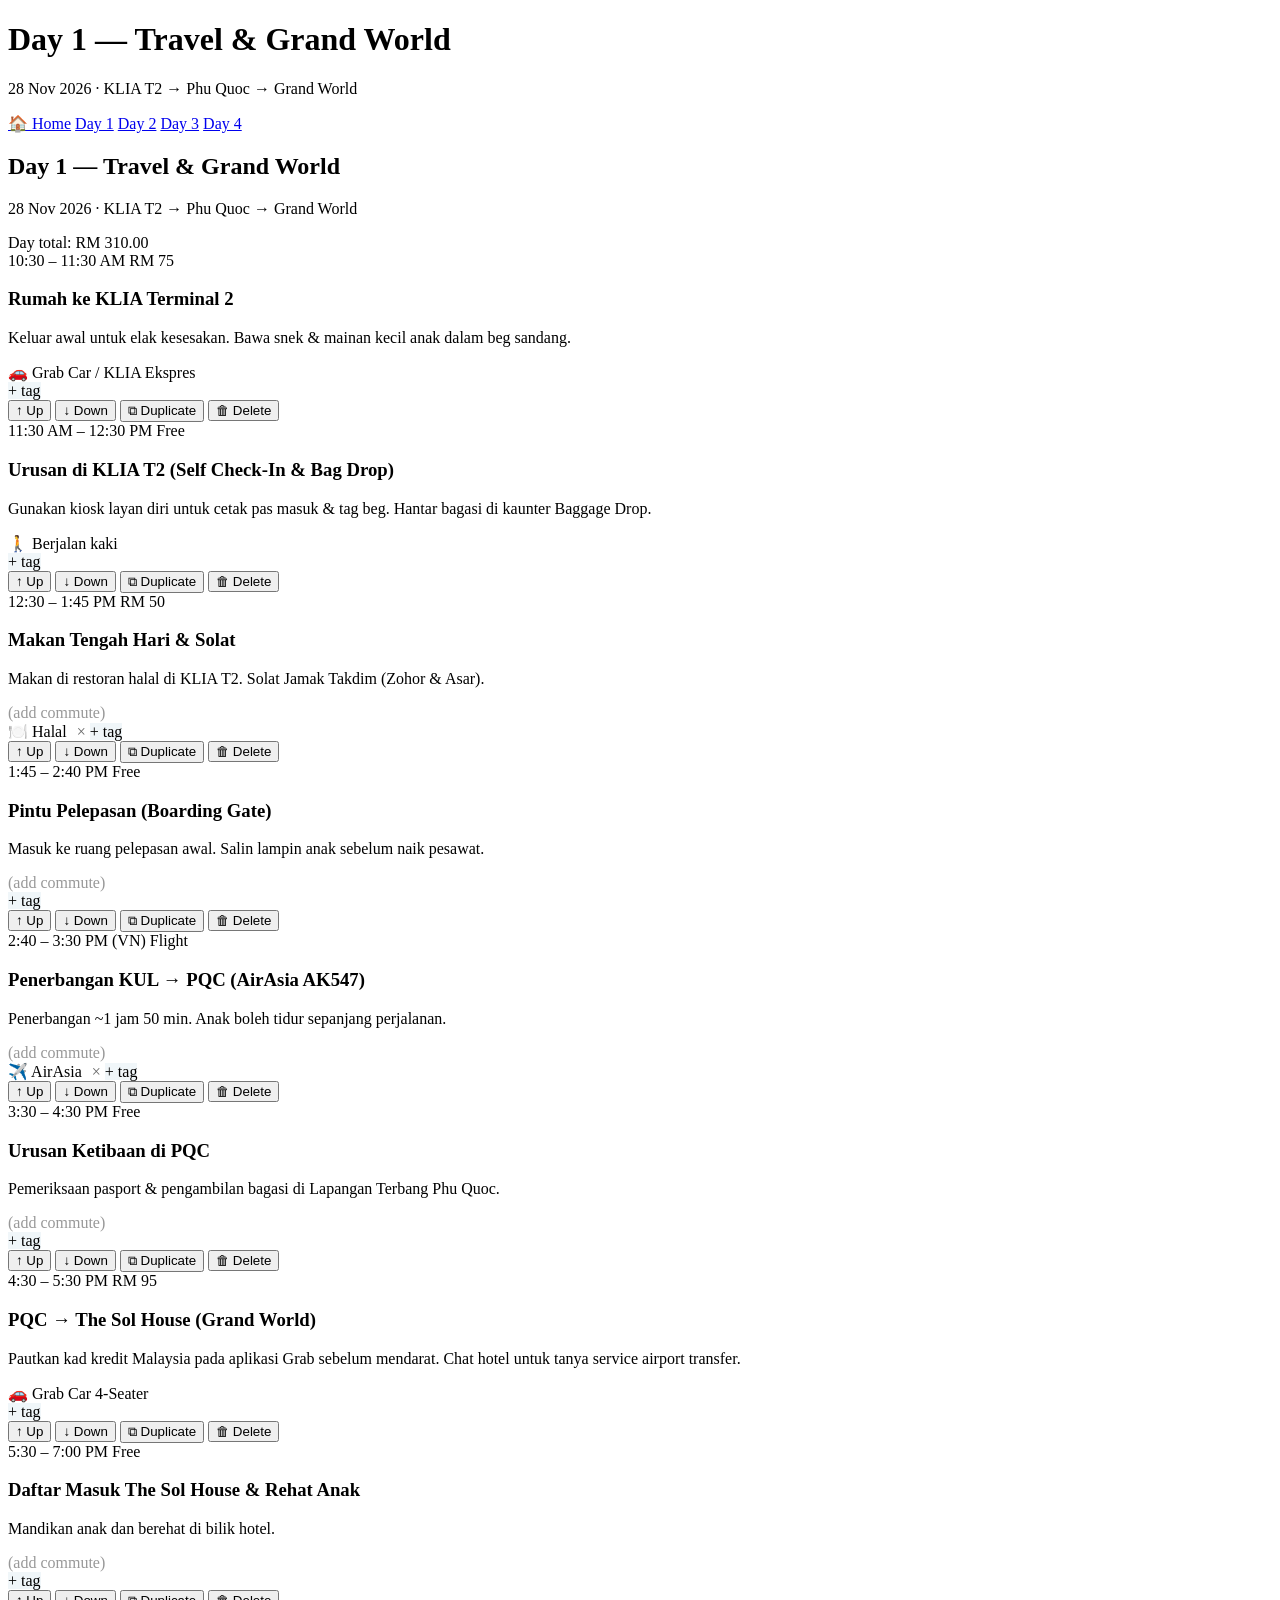
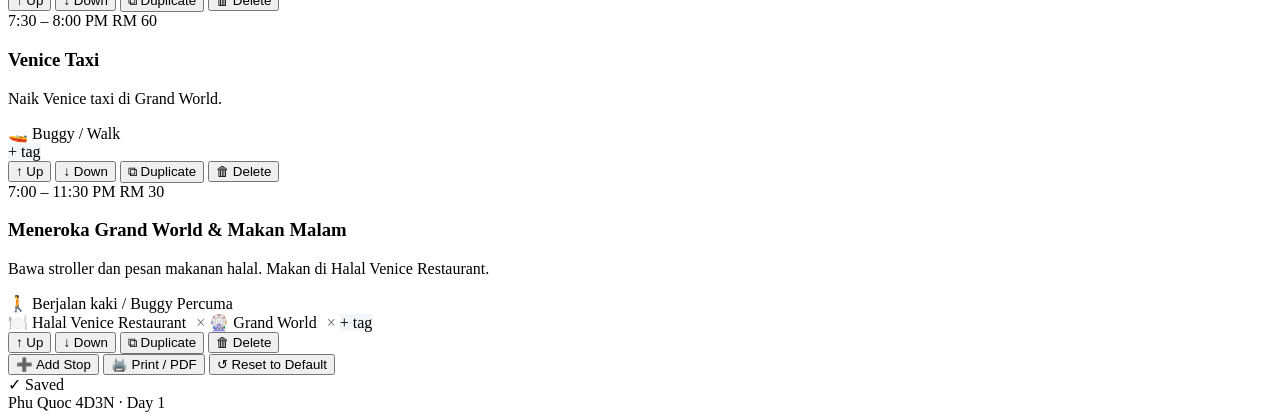
==== day1.html @ bb72f1ff "Create day1.html" ====
<!DOCTYPE html>
<html lang="en">
<head>
<meta charset="UTF-8">
<meta name="viewport" content="width=device-width, initial-scale=1.0">
<title>Day 1 · Travel &amp; Grand World</title>
<link rel="stylesheet" href="styles.css">
</head>
<body data-day="day1">

<header>
  <h1>Day 1 — Travel &amp; Grand World</h1>
  <p>28 Nov 2026 · KLIA T2 → Phu Quoc → Grand World</p>
</header>

<nav class="day-nav">
  <a href="index.html">🏠 Home</a>
  <a href="day1.html" class="active">Day 1</a>
  <a href="day2.html">Day 2</a>
  <a href="day3.html">Day 3</a>
  <a href="day4.html">Day 4</a>
</nav>

<div class="container">
  <h2 class="day-title">Day 1 — Travel &amp; Grand World</h2>
  <p class="day-subtitle">28 Nov 2026 · KLIA T2 → Phu Quoc → Grand World</p>
  <span class="day-budget" id="day-budget">Day 1 total: RM 310</span>

  <div class="timeline" id="timeline">
    <!-- Stops injected by JS from default data -->
  </div>

  <div class="action-bar">
    <button class="btn btn-add" onclick="addStop()">➕ Add Stop</button>
    <button class="btn btn-print" onclick="window.print()">🖨️ Print / PDF</button>
    <button class="btn btn-reset" onclick="resetDay()">↺ Reset to Default</button>
  </div>
</div>

<div class="save-status" id="saveStatus">✓ Saved</div>

<footer>Phu Quoc 4D3N · Day 1</footer>

<script>
const STORAGE_KEY = 'pq_day1_v1';

const DEFAULT_STOPS = [
  {time:"10:30 – 11:30 AM", cost:"RM 75", title:"Rumah ke KLIA Terminal 2",
   desc:"Keluar awal untuk elak kesesakan. Bawa snek & mainan kecil anak dalam beg sandang.",
   commute:"🚗 Grab Car / KLIA Ekspres", tags:[]},
  {time:"11:30 AM – 12:30 PM", cost:"Free", title:"Urusan di KLIA T2 (Self Check-In & Bag Drop)",
   desc:"Gunakan kiosk layan diri untuk cetak pas masuk & tag beg. Hantar bagasi di kaunter Baggage Drop.",
   commute:"🚶 Berjalan kaki", tags:[]},
  {time:"12:30 – 1:45 PM", cost:"RM 50", title:"Makan Tengah Hari & Solat",
   desc:"Makan di restoran halal di KLIA T2. Solat Jamak Takdim (Zohor & Asar).",
   commute:"", tags:[{text:"🍽️ Halal", cls:"food"}]},
  {time:"1:45 – 2:40 PM", cost:"Free", title:"Pintu Pelepasan (Boarding Gate)",
   desc:"Masuk ke ruang pelepasan awal. Salin lampin anak sebelum naik pesawat.",
   commute:"", tags:[]},
  {time:"2:40 – 3:30 PM (VN)", cost:"Flight", title:"Penerbangan KUL → PQC (AirAsia AK547)",
   desc:"Penerbangan ~1 jam 50 min. Anak boleh tidur sepanjang perjalanan.",
   commute:"", tags:[{text:"✈️ AirAsia", cls:"transport"}]},
  {time:"3:30 – 4:30 PM", cost:"Free", title:"Urusan Ketibaan di PQC",
   desc:"Pemeriksaan pasport & pengambilan bagasi di Lapangan Terbang Phu Quoc.",
   commute:"", tags:[]},
  {time:"4:30 – 5:30 PM", cost:"RM 95", title:"PQC → The Sol House (Grand World)",
   desc:"Pautkan kad kredit Malaysia pada aplikasi Grab sebelum mendarat. Chat hotel untuk tanya service airport transfer.",
   commute:"🚗 Grab Car 4-Seater", tags:[]},
  {time:"5:30 – 7:00 PM", cost:"Free", title:"Daftar Masuk The Sol House & Rehat Anak",
   desc:"Mandikan anak dan berehat di bilik hotel.", commute:"", tags:[]},
  {time:"7:30 – 8:00 PM", cost:"RM 60", title:"Venice Taxi",
   desc:"Naik Venice taxi di Grand World.", commute:"🚤 Buggy / Walk", tags:[]},
  {time:"7:00 – 11:30 PM", cost:"RM 30", title:"Meneroka Grand World & Makan Malam",
   desc:"Bawa stroller dan pesan makanan halal. Makan di Halal Venice Restaurant.",
   commute:"🚶 Berjalan kaki / Buggy Percuma",
   tags:[{text:"🍽️ Halal Venice Restaurant", cls:"food"},{text:"🎡 Grand World", cls:""}]}
];

let stops = [];
let saveTimer;

function loadStops(){
  try{
    const saved = localStorage.getItem(STORAGE_KEY);
    stops = saved ? JSON.parse(saved) : JSON.parse(JSON.stringify(DEFAULT_STOPS));
  }catch(e){ stops = JSON.parse(JSON.stringify(DEFAULT_STOPS)); }
  render();
}

function saveStops(showToast=true){
  clearTimeout(saveTimer);
  saveTimer = setTimeout(()=>{
    localStorage.setItem(STORAGE_KEY, JSON.stringify(stops));
    if(showToast) showSaveStatus();
  }, 400);
}

function showSaveStatus(){
  const el = document.getElementById('saveStatus');
  el.classList.add('show');
  setTimeout(()=>el.classList.remove('show'), 1200);
}

function escapeHtml(s){
  return String(s).replace(/[&<>"']/g, c => ({'&':'&amp;','<':'&lt;','>':'&gt;','"':'&quot;',"'":'&#39;'}[c]));
}

function render(){
  const tl = document.getElementById('timeline');
  tl.innerHTML = stops.map((s,i)=>`
    <div class="stop" data-idx="${i}">
      <div class="stop-head">
        <span class="stop-time" contenteditable="true" data-field="time" data-idx="${i}">${escapeHtml(s.time)}</span>
        <span class="stop-cost" contenteditable="true" data-field="cost" data-idx="${i}">${escapeHtml(s.cost)}</span>
      </div>
      <h3 contenteditable="true" data-field="title" data-idx="${i}">${escapeHtml(s.title)}</h3>
      <p contenteditable="true" data-field="desc" data-idx="${i}">${escapeHtml(s.desc)}</p>
      ${s.commute ? `<div class="commute" contenteditable="true" data-field="commute" data-idx="${i}">${escapeHtml(s.commute)}</div>` : `<div class="commute" contenteditable="true" data-field="commute" data-idx="${i}" style="opacity:.4">(add commute)</div>`}
      <div class="tags">
        ${s.tags.map((t,j)=>`<span class="tag ${t.cls}">${escapeHtml(t.text)}
          <span style="cursor:pointer;margin-left:6px;opacity:.6" onclick="removeTag(${i},${j})">×</span>
        </span>`).join('')}
        <span class="tag" style="cursor:pointer;background:#f0f6f9;color:var(--muted)" onclick="addTag(${i})">+ tag</span>
      </div>
      <div class="stop-tools">
        <button class="tool-btn" onclick="moveStop(${i},-1)">↑ Up</button>
        <button class="tool-btn" onclick="moveStop(${i},1)">↓ Down</button>
        <button class="tool-btn" onclick="duplicateStop(${i})">⧉ Duplicate</button>
        <button class="tool-btn del" onclick="deleteStop(${i})">🗑 Delete</button>
      </div>
    </div>
  `).join('');

  // attach input listeners
  tl.querySelectorAll('[contenteditable]').forEach(el=>{
    el.addEventListener('input', e=>{
      const idx = +el.dataset.idx;
      const field = el.dataset.field;
      stops[idx][field] = el.innerText;
      saveStops();
    });
  });

  updateBudget();
}

function updateBudget(){
  // Simple sum of RM costs, ignoring "Free"/"Flight"/"Included"
  let total = 0;
  stops.forEach(s=>{
    const m = String(s.cost).match(/(\d+(?:\.\d+)?)/);
    if(m) total += parseFloat(m[1]);
  });
  document.getElementById('day-budget').innerText = 'Day total: RM ' + total.toFixed(2);
}

function addStop(){
  stops.push({time:"New time", cost:"RM 0", title:"New stop", desc:"Description…", commute:"", tags:[]});
  saveStops(); render();
  // scroll to new stop
  setTimeout(()=>{
    const last = document.querySelector('.stop:last-child');
    if(last){ last.scrollIntoView({behavior:'smooth',block:'center'}); }
  },50);
}

function deleteStop(i){
  if(!confirm('Delete this stop?')) return;
  stops.splice(i,1); saveStops(); render();
}

function duplicateStop(i){
  stops.splice(i+1,0, JSON.parse(JSON.stringify(stops[i])));
  saveStops(); render();
}

function moveStop(i,dir){
  const ni = i+dir;
  if(ni<0 || ni>=stops.length) return;
  [stops[i],stops[ni]] = [stops[ni],stops[i]];
  saveStops(); render();
}

function addTag(i){
  const text = prompt('Tag text (e.g. 🍽️ Halal, 🎡 Fun):');
  if(!text) return;
  const cls = prompt('Tag type: food / activity / transport / (blank for default)') || '';
  stops[i].tags.push({text, cls: ['food','activity','transport'].includes(cls)?cls:''});
  saveStops(); render();
}

function removeTag(i,j){
  stops[i].tags.splice(j,1); saveStops(); render();
}

function resetDay(){
  if(!confirm('Reset Day 1 to default content? Your edits will be lost.')) return;
  localStorage.removeItem(STORAGE_KEY);
  loadStops();
}

loadStops();
</script>
</body>
</html>
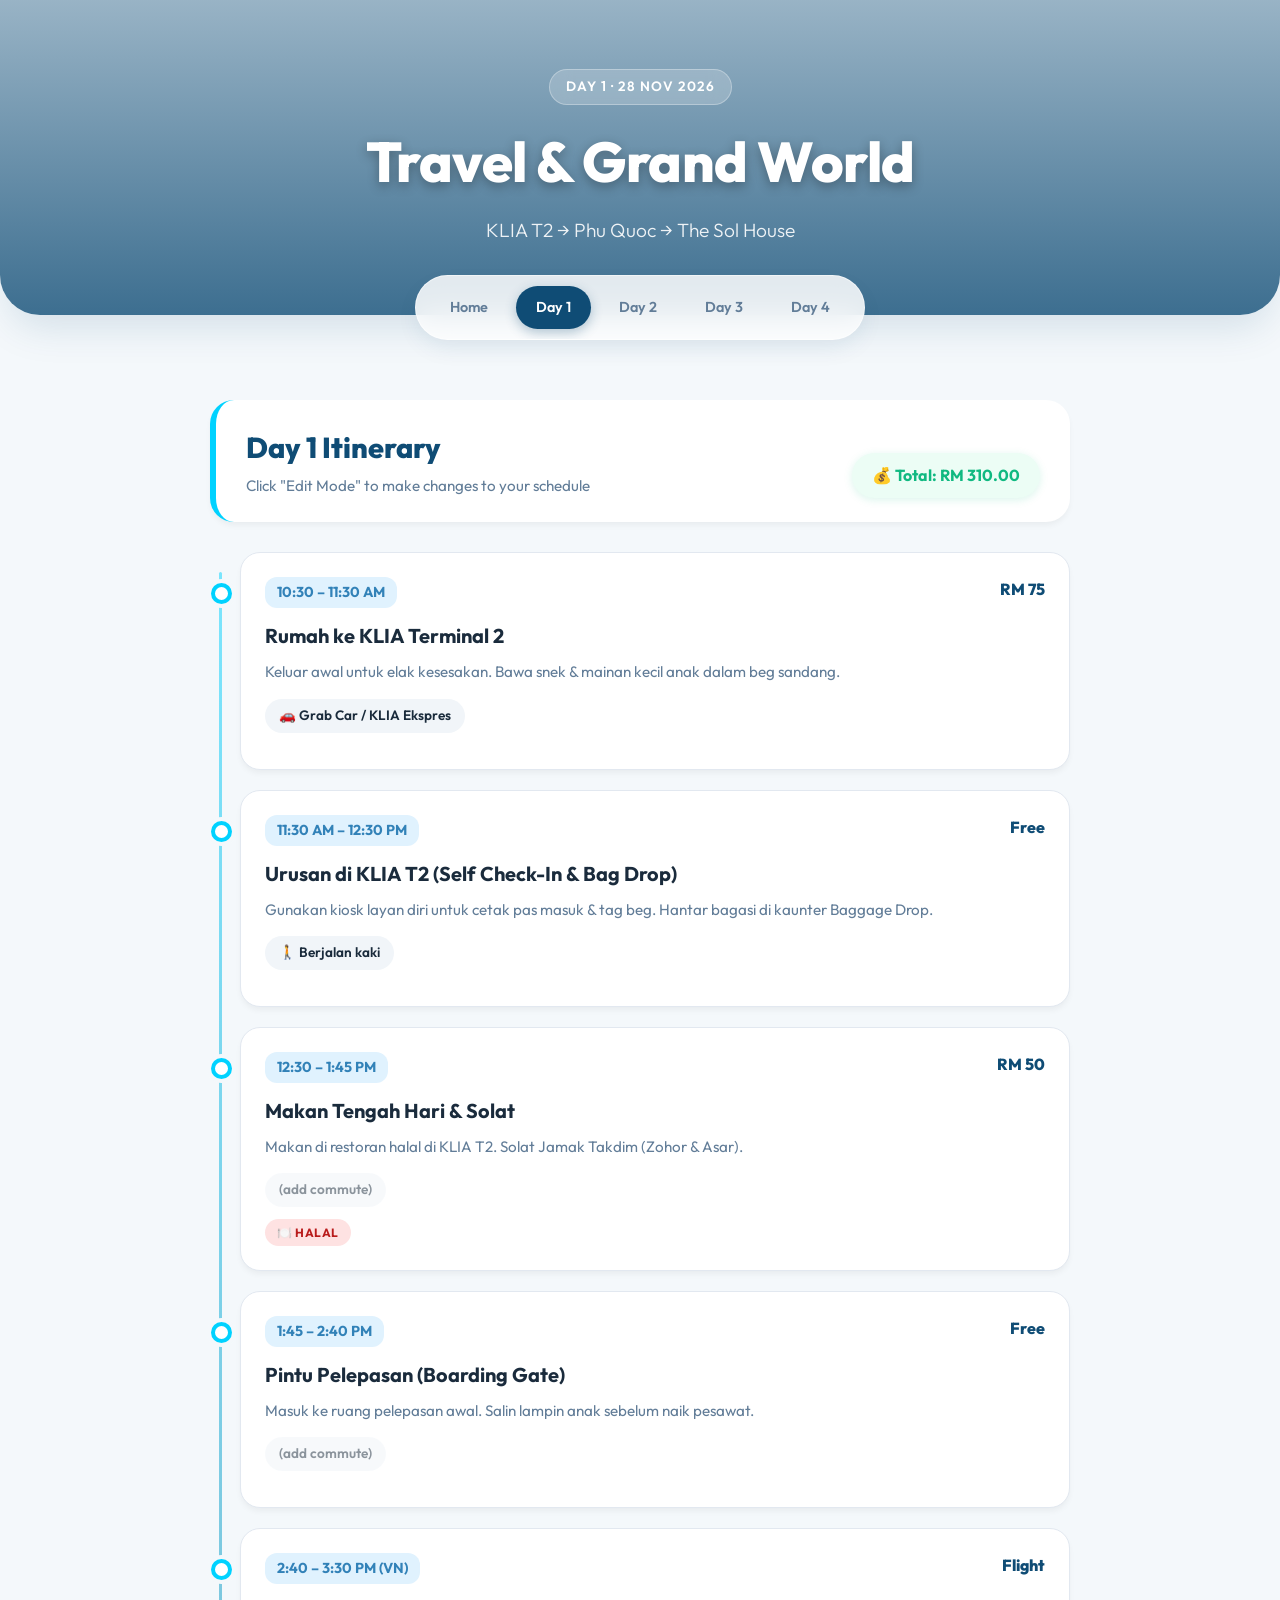
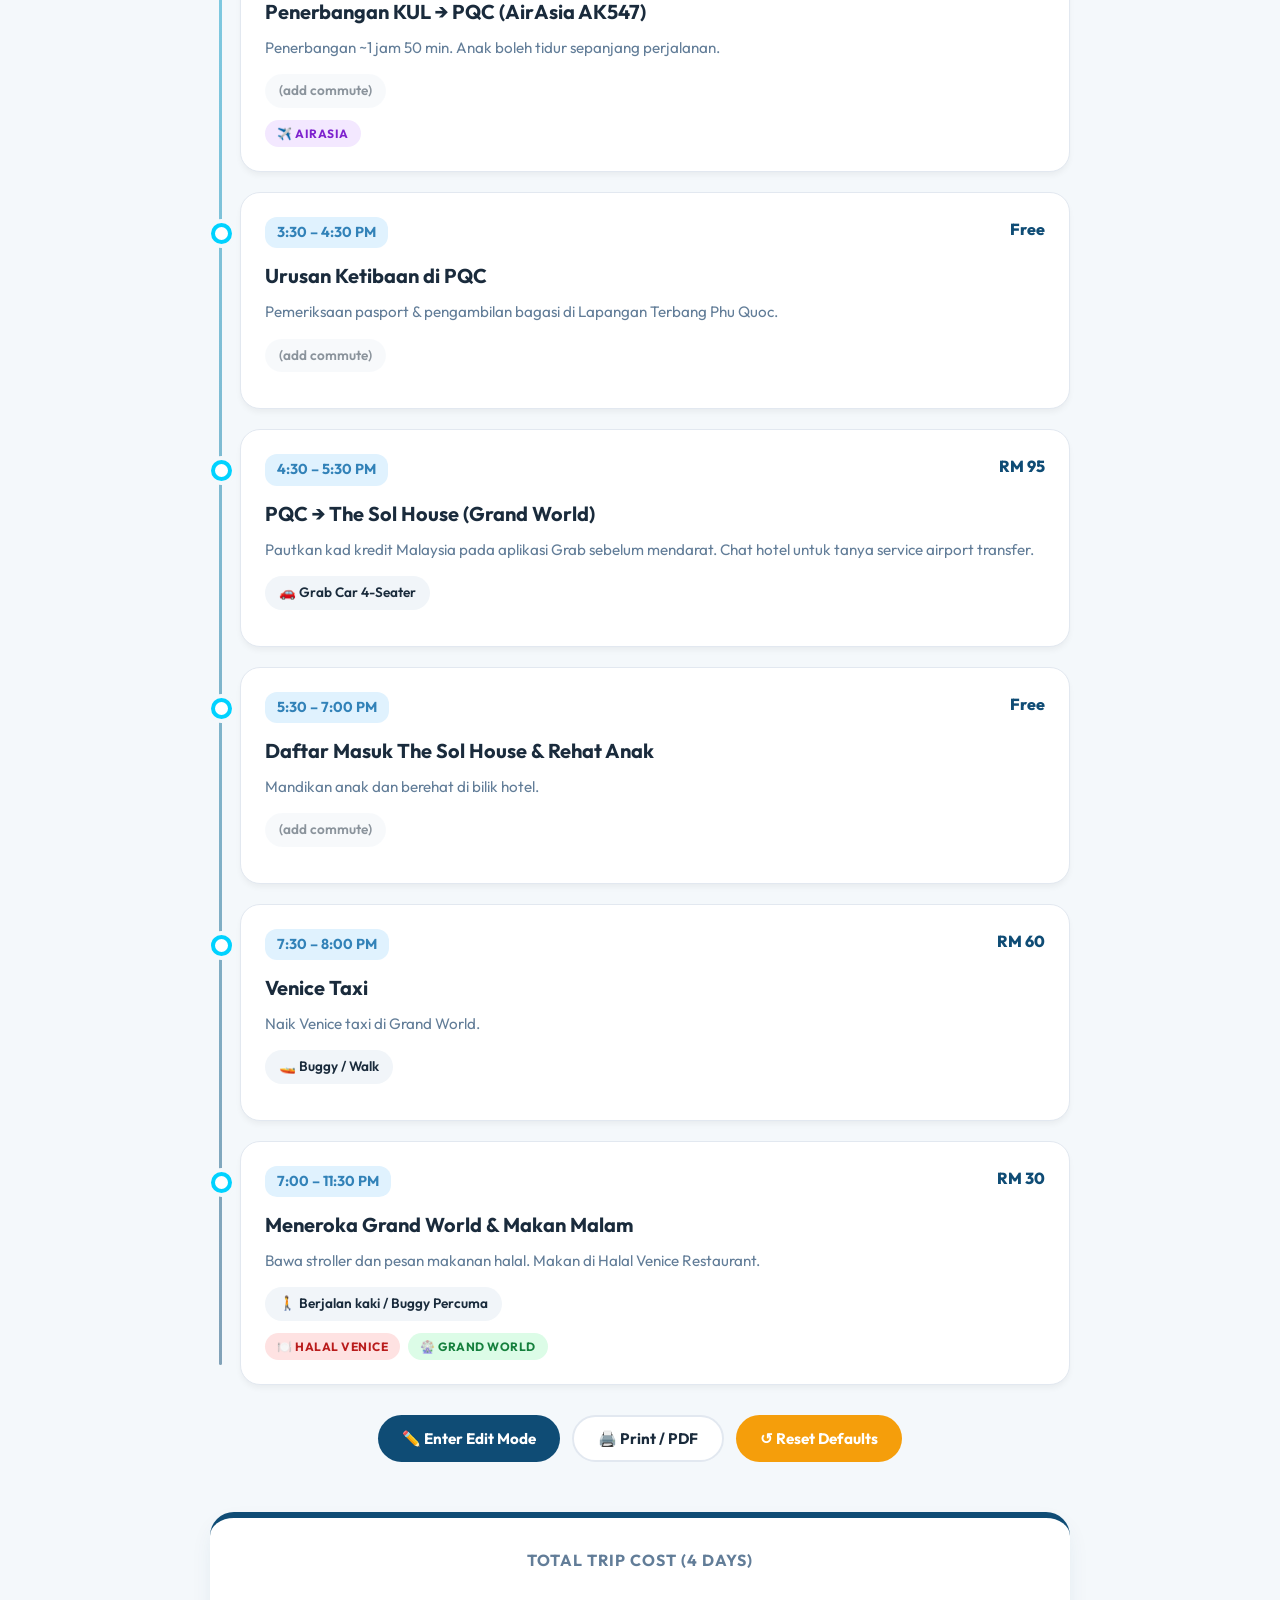
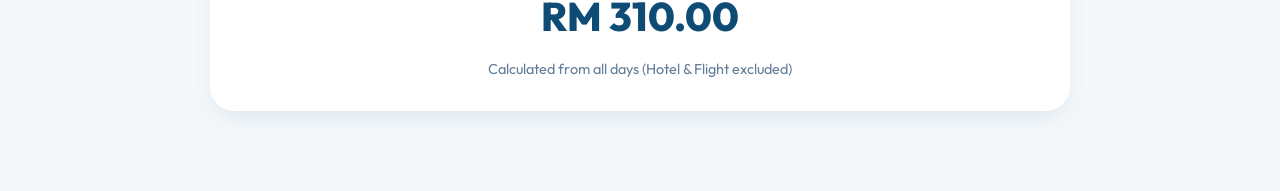
==== commit b70d5422: "Update day1.html" ====
--- a/day1.html
+++ b/day1.html
@@ -3,203 +3,216 @@
 <head>
 <meta charset="UTF-8">
 <meta name="viewport" content="width=device-width, initial-scale=1.0">
-<title>Day 1 · Travel &amp; Grand World</title>
-<link rel="stylesheet" href="styles.css">
+<title>Day 1 · Travel & Grand World</title>
+<link rel="stylesheet" href="style.css">
+<style>
+  .hero { background-image: url('https://images.unsplash.com/photo-1559592413-7cec4d0cae2b?q=80&w=2000&auto=format&fit=crop'); }
+</style>
 </head>
-<body data-day="day1">
-
-<header>
-  <h1>Day 1 — Travel &amp; Grand World</h1>
-  <p>28 Nov 2026 · KLIA T2 → Phu Quoc → Grand World</p>
-</header>
-
-<nav class="day-nav">
-  <a href="index.html">🏠 Home</a>
-  <a href="day1.html" class="active">Day 1</a>
-  <a href="day2.html">Day 2</a>
-  <a href="day3.html">Day 3</a>
-  <a href="day4.html">Day 4</a>
+<body>
+
+<div class="hero">
+  <div class="hero-content">
+    <span class="hero-badge">Day 1 · 28 Nov 2026</span>
+    <h1>Travel & Grand World</h1>
+    <p>KLIA T2 → Phu Quoc → The Sol House</p>
+  </div>
+</div>
+
+<nav class="nav-container">
+  <div class="nav-bar">
+    <a href="index.html">Home</a>
+    <a href="day1.html" class="active">Day 1</a>
+    <a href="day2.html">Day 2</a>
+    <a href="day3.html">Day 3</a>
+    <a href="day4.html">Day 4</a>
+  </div>
 </nav>
 
 <div class="container">
-  <h2 class="day-title">Day 1 — Travel &amp; Grand World</h2>
-  <p class="day-subtitle">28 Nov 2026 · KLIA T2 → Phu Quoc → Grand World</p>
-  <span class="day-budget" id="day-budget">Day 1 total: RM 310</span>
-
-  <div class="timeline" id="timeline">
-    <!-- Stops injected by JS from default data -->
-  </div>
+  <div class="page-header">
+    <div class="page-title">
+      <h2>Day 1 Itinerary</h2>
+      <p>Click "Edit Mode" to make changes to your schedule</p>
+    </div>
+    <div class="budget-pill" id="dayBudget">💰 Total: RM 0.00</div>
+  </div>
+
+  <div class="timeline" id="timeline"></div>
 
   <div class="action-bar">
-    <button class="btn btn-add" onclick="addStop()">➕ Add Stop</button>
-    <button class="btn btn-print" onclick="window.print()">🖨️ Print / PDF</button>
-    <button class="btn btn-reset" onclick="resetDay()">↺ Reset to Default</button>
+    <button class="btn btn-primary" id="editBtn" onclick="toggleEdit()">✏️ Enter Edit Mode</button>
+    <button class="btn btn-success" onclick="addStop()" id="addBtn" style="display:none;">➕ Add New Stop</button>
+    <button class="btn btn-outline" onclick="window.print()">🖨️ Print / PDF</button>
+    <button class="btn btn-warning" onclick="resetDay()">↺ Reset Defaults</button>
+  </div>
+
+  <div class="global-summary" id="globalSummary">
+    <h3>Total Trip Cost (4 Days)</h3>
+    <div class="total-amount" id="grandTotal">RM 0.00</div>
+    <p>Calculated from all days (Hotel & Flight excluded)</p>
   </div>
 </div>
 
-<div class="save-status" id="saveStatus">✓ Saved</div>
-
-<footer>Phu Quoc 4D3N · Day 1</footer>
+<div class="toast" id="toast">✓ Saved Successfully</div>
 
 <script>
-const STORAGE_KEY = 'pq_day1_v1';
-
+const DAY_ID = 'day1';
 const DEFAULT_STOPS = [
-  {time:"10:30 – 11:30 AM", cost:"RM 75", title:"Rumah ke KLIA Terminal 2",
-   desc:"Keluar awal untuk elak kesesakan. Bawa snek & mainan kecil anak dalam beg sandang.",
-   commute:"🚗 Grab Car / KLIA Ekspres", tags:[]},
-  {time:"11:30 AM – 12:30 PM", cost:"Free", title:"Urusan di KLIA T2 (Self Check-In & Bag Drop)",
-   desc:"Gunakan kiosk layan diri untuk cetak pas masuk & tag beg. Hantar bagasi di kaunter Baggage Drop.",
-   commute:"🚶 Berjalan kaki", tags:[]},
-  {time:"12:30 – 1:45 PM", cost:"RM 50", title:"Makan Tengah Hari & Solat",
-   desc:"Makan di restoran halal di KLIA T2. Solat Jamak Takdim (Zohor & Asar).",
-   commute:"", tags:[{text:"🍽️ Halal", cls:"food"}]},
-  {time:"1:45 – 2:40 PM", cost:"Free", title:"Pintu Pelepasan (Boarding Gate)",
-   desc:"Masuk ke ruang pelepasan awal. Salin lampin anak sebelum naik pesawat.",
-   commute:"", tags:[]},
-  {time:"2:40 – 3:30 PM (VN)", cost:"Flight", title:"Penerbangan KUL → PQC (AirAsia AK547)",
-   desc:"Penerbangan ~1 jam 50 min. Anak boleh tidur sepanjang perjalanan.",
-   commute:"", tags:[{text:"✈️ AirAsia", cls:"transport"}]},
-  {time:"3:30 – 4:30 PM", cost:"Free", title:"Urusan Ketibaan di PQC",
-   desc:"Pemeriksaan pasport & pengambilan bagasi di Lapangan Terbang Phu Quoc.",
-   commute:"", tags:[]},
-  {time:"4:30 – 5:30 PM", cost:"RM 95", title:"PQC → The Sol House (Grand World)",
-   desc:"Pautkan kad kredit Malaysia pada aplikasi Grab sebelum mendarat. Chat hotel untuk tanya service airport transfer.",
-   commute:"🚗 Grab Car 4-Seater", tags:[]},
-  {time:"5:30 – 7:00 PM", cost:"Free", title:"Daftar Masuk The Sol House & Rehat Anak",
-   desc:"Mandikan anak dan berehat di bilik hotel.", commute:"", tags:[]},
-  {time:"7:30 – 8:00 PM", cost:"RM 60", title:"Venice Taxi",
-   desc:"Naik Venice taxi di Grand World.", commute:"🚤 Buggy / Walk", tags:[]},
-  {time:"7:00 – 11:30 PM", cost:"RM 30", title:"Meneroka Grand World & Makan Malam",
-   desc:"Bawa stroller dan pesan makanan halal. Makan di Halal Venice Restaurant.",
-   commute:"🚶 Berjalan kaki / Buggy Percuma",
-   tags:[{text:"🍽️ Halal Venice Restaurant", cls:"food"},{text:"🎡 Grand World", cls:""}]}
+  {time:"10:30 – 11:30 AM", cost:"RM 75", title:"Rumah ke KLIA Terminal 2", desc:"Keluar awal untuk elak kesesakan. Bawa snek & mainan kecil anak dalam beg sandang.", commute:"🚗 Grab Car / KLIA Ekspres", tags:[]},
+  {time:"11:30 AM – 12:30 PM", cost:"Free", title:"Urusan di KLIA T2 (Self Check-In & Bag Drop)", desc:"Gunakan kiosk layan diri untuk cetak pas masuk & tag beg. Hantar bagasi di kaunter Baggage Drop.", commute:"🚶 Berjalan kaki", tags:[]},
+  {time:"12:30 – 1:45 PM", cost:"RM 50", title:"Makan Tengah Hari & Solat", desc:"Makan di restoran halal di KLIA T2. Solat Jamak Takdim (Zohor & Asar).", commute:"", tags:[{text:"🍽️ Halal", cls:"food"}]},
+  {time:"1:45 – 2:40 PM", cost:"Free", title:"Pintu Pelepasan (Boarding Gate)", desc:"Masuk ke ruang pelepasan awal. Salin lampin anak sebelum naik pesawat.", commute:"", tags:[]},
+  {time:"2:40 – 3:30 PM (VN)", cost:"Flight", title:"Penerbangan KUL → PQC (AirAsia AK547)", desc:"Penerbangan ~1 jam 50 min. Anak boleh tidur sepanjang perjalanan.", commute:"", tags:[{text:"✈️ AirAsia", cls:"transport"}]},
+  {time:"3:30 – 4:30 PM", cost:"Free", title:"Urusan Ketibaan di PQC", desc:"Pemeriksaan pasport & pengambilan bagasi di Lapangan Terbang Phu Quoc.", commute:"", tags:[]},
+  {time:"4:30 – 5:30 PM", cost:"RM 95", title:"PQC → The Sol House (Grand World)", desc:"Pautkan kad kredit Malaysia pada aplikasi Grab sebelum mendarat. Chat hotel untuk tanya service airport transfer.", commute:"🚗 Grab Car 4-Seater", tags:[]},
+  {time:"5:30 – 7:00 PM", cost:"Free", title:"Daftar Masuk The Sol House & Rehat Anak", desc:"Mandikan anak dan berehat di bilik hotel.", commute:"", tags:[]},
+  {time:"7:30 – 8:00 PM", cost:"RM 60", title:"Venice Taxi", desc:"Naik Venice taxi di Grand World.", commute:"🚤 Buggy / Walk", tags:[]},
+  {time:"7:00 – 11:30 PM", cost:"RM 30", title:"Meneroka Grand World & Makan Malam", desc:"Bawa stroller dan pesan makanan halal. Makan di Halal Venice Restaurant.", commute:"🚶 Berjalan kaki / Buggy Percuma", tags:[{text:"🍽️ Halal Venice", cls:"food"},{text:"🎡 Grand World", cls:"activity"}]}
 ];
 
+const STORAGE_KEY = 'pq_' + DAY_ID;
 let stops = [];
+let isEditing = false;
 let saveTimer;
 
-function loadStops(){
-  try{
-    const saved = localStorage.getItem(STORAGE_KEY);
-    stops = saved ? JSON.parse(saved) : JSON.parse(JSON.stringify(DEFAULT_STOPS));
-  }catch(e){ stops = JSON.parse(JSON.stringify(DEFAULT_STOPS)); }
+function init() {
+  const saved = localStorage.getItem(STORAGE_KEY);
+  stops = saved ? JSON.parse(saved) : JSON.parse(JSON.stringify(DEFAULT_STOPS));
   render();
-}
-
-function saveStops(showToast=true){
-  clearTimeout(saveTimer);
-  saveTimer = setTimeout(()=>{
-    localStorage.setItem(STORAGE_KEY, JSON.stringify(stops));
-    if(showToast) showSaveStatus();
-  }, 400);
-}
-
-function showSaveStatus(){
-  const el = document.getElementById('saveStatus');
-  el.classList.add('show');
-  setTimeout(()=>el.classList.remove('show'), 1200);
-}
-
-function escapeHtml(s){
-  return String(s).replace(/[&<>"']/g, c => ({'&':'&amp;','<':'&lt;','>':'&gt;','"':'&quot;',"'":'&#39;'}[c]));
-}
-
-function render(){
+  updateGlobalTotal();
+}
+
+function render() {
   const tl = document.getElementById('timeline');
-  tl.innerHTML = stops.map((s,i)=>`
-    <div class="stop" data-idx="${i}">
-      <div class="stop-head">
-        <span class="stop-time" contenteditable="true" data-field="time" data-idx="${i}">${escapeHtml(s.time)}</span>
-        <span class="stop-cost" contenteditable="true" data-field="cost" data-idx="${i}">${escapeHtml(s.cost)}</span>
+  tl.innerHTML = stops.map((s, i) => `
+    <div class="stop-card">
+      <div class="stop-dot"></div>
+      <div class="stop-header">
+        <span class="stop-time" contenteditable="${isEditing}" data-i="${i}" data-f="time">${s.time}</span>
+        <span class="stop-cost" contenteditable="${isEditing}" data-i="${i}" data-f="cost">${s.cost}</span>
       </div>
-      <h3 contenteditable="true" data-field="title" data-idx="${i}">${escapeHtml(s.title)}</h3>
-      <p contenteditable="true" data-field="desc" data-idx="${i}">${escapeHtml(s.desc)}</p>
-      ${s.commute ? `<div class="commute" contenteditable="true" data-field="commute" data-idx="${i}">${escapeHtml(s.commute)}</div>` : `<div class="commute" contenteditable="true" data-field="commute" data-idx="${i}" style="opacity:.4">(add commute)</div>`}
-      <div class="tags">
-        ${s.tags.map((t,j)=>`<span class="tag ${t.cls}">${escapeHtml(t.text)}
-          <span style="cursor:pointer;margin-left:6px;opacity:.6" onclick="removeTag(${i},${j})">×</span>
-        </span>`).join('')}
-        <span class="tag" style="cursor:pointer;background:#f0f6f9;color:var(--muted)" onclick="addTag(${i})">+ tag</span>
+      <div class="stop-title" contenteditable="${isEditing}" data-i="${i}" data-f="title">${s.title}</div>
+      <div class="stop-desc" contenteditable="${isEditing}" data-i="${i}" data-f="desc">${s.desc}</div>
+      ${s.commute ? `<div class="commute-tag" contenteditable="${isEditing}" data-i="${i}" data-f="commute">${s.commute}</div>` : `<div class="commute-tag" contenteditable="${isEditing}" data-i="${i}" data-f="commute" style="opacity:0.5">(add commute)</div>`}
+      
+      <div class="tags-container">
+        ${s.tags.map((t, j) => `
+          <span class="tag ${t.cls || 'default'}">
+            ${t.text}
+            ${isEditing ? `<span style="cursor:pointer;margin-left:6px;color:red;" onclick="removeTag(${i},${j})">✕</span>` : ''}
+          </span>
+        `).join('')}
+        ${isEditing ? `<span class="tag default" style="cursor:pointer;" onclick="addTag(${i})">+ Add Tag</span>` : ''}
       </div>
+
       <div class="stop-tools">
-        <button class="tool-btn" onclick="moveStop(${i},-1)">↑ Up</button>
-        <button class="tool-btn" onclick="moveStop(${i},1)">↓ Down</button>
-        <button class="tool-btn" onclick="duplicateStop(${i})">⧉ Duplicate</button>
-        <button class="tool-btn del" onclick="deleteStop(${i})">🗑 Delete</button>
+        <button class="tool-btn" onclick="move(${i}, -1)">↑ Up</button>
+        <button class="tool-btn" onclick="move(${i}, 1)">↓ Down</button>
+        <button class="tool-btn" onclick="dupe(${i})">⧉ Duplicate</button>
+        <button class="tool-btn del" onclick="del(${i})">🗑 Delete</button>
       </div>
     </div>
   `).join('');
 
-  // attach input listeners
-  tl.querySelectorAll('[contenteditable]').forEach(el=>{
-    el.addEventListener('input', e=>{
-      const idx = +el.dataset.idx;
-      const field = el.dataset.field;
-      stops[idx][field] = el.innerText;
-      saveStops();
+  if (isEditing) {
+    document.querySelectorAll('[contenteditable="true"]').forEach(el => {
+      el.addEventListener('input', (e) => {
+        const i = +e.target.dataset.i;
+        const f = e.target.dataset.f;
+        stops[i][f] = e.target.innerText;
+        autoSave();
+        updateBudget();
+      });
     });
+  }
+  updateBudget();
+}
+
+function updateBudget() {
+  let total = 0;
+  stops.forEach(s => {
+    const match = String(s.cost).replace(/,/g, '').match(/(\d+(?:\.\d+)?)/);
+    if (match) total += parseFloat(match[1]);
   });
-
-  updateBudget();
-}
-
-function updateBudget(){
-  // Simple sum of RM costs, ignoring "Free"/"Flight"/"Included"
-  let total = 0;
-  stops.forEach(s=>{
-    const m = String(s.cost).match(/(\d+(?:\.\d+)?)/);
-    if(m) total += parseFloat(m[1]);
+  document.getElementById('dayBudget').innerHTML = `💰 Total: RM ${total.toFixed(2)}`;
+  localStorage.setItem(STORAGE_KEY + '_total', total);
+  updateGlobalTotal();
+}
+
+function updateGlobalTotal() {
+  let grand = 0;
+  ['day1','day2','day3','day4'].forEach(d => {
+    const val = parseFloat(localStorage.getItem('pq_' + d + '_total')) || 0;
+    grand += val;
   });
-  document.getElementById('day-budget').innerText = 'Day total: RM ' + total.toFixed(2);
-}
-
-function addStop(){
-  stops.push({time:"New time", cost:"RM 0", title:"New stop", desc:"Description…", commute:"", tags:[]});
-  saveStops(); render();
-  // scroll to new stop
-  setTimeout(()=>{
-    const last = document.querySelector('.stop:last-child');
-    if(last){ last.scrollIntoView({behavior:'smooth',block:'center'}); }
-  },50);
-}
-
-function deleteStop(i){
-  if(!confirm('Delete this stop?')) return;
-  stops.splice(i,1); saveStops(); render();
-}
-
-function duplicateStop(i){
-  stops.splice(i+1,0, JSON.parse(JSON.stringify(stops[i])));
-  saveStops(); render();
-}
-
-function moveStop(i,dir){
-  const ni = i+dir;
-  if(ni<0 || ni>=stops.length) return;
-  [stops[i],stops[ni]] = [stops[ni],stops[i]];
-  saveStops(); render();
-}
-
-function addTag(i){
-  const text = prompt('Tag text (e.g. 🍽️ Halal, 🎡 Fun):');
-  if(!text) return;
-  const cls = prompt('Tag type: food / activity / transport / (blank for default)') || '';
-  stops[i].tags.push({text, cls: ['food','activity','transport'].includes(cls)?cls:''});
-  saveStops(); render();
-}
-
-function removeTag(i,j){
-  stops[i].tags.splice(j,1); saveStops(); render();
-}
-
-function resetDay(){
-  if(!confirm('Reset Day 1 to default content? Your edits will be lost.')) return;
-  localStorage.removeItem(STORAGE_KEY);
-  loadStops();
-}
-
-loadStops();
+  const el = document.getElementById('grandTotal');
+  if(el) el.innerText = `RM ${grand.toFixed(2)}`;
+}
+
+function autoSave() {
+  clearTimeout(saveTimer);
+  saveTimer = setTimeout(() => {
+    localStorage.setItem(STORAGE_KEY, JSON.stringify(stops));
+    showToast();
+  }, 500);
+}
+
+function showToast() {
+  const t = document.getElementById('toast');
+  t.classList.add('show');
+  setTimeout(() => t.classList.remove('show'), 1500);
+}
+
+function toggleEdit() {
+  isEditing = !isEditing;
+  document.body.classList.toggle('editing', isEditing);
+  const btn = document.getElementById('editBtn');
+  const addBtn = document.getElementById('addBtn');
+  
+  if (isEditing) {
+    btn.innerHTML = '💾 Save & View Mode';
+    btn.classList.replace('btn-primary', 'btn-success');
+    addBtn.style.display = 'inline-flex';
+  } else {
+    btn.innerHTML = '✏️ Enter Edit Mode';
+    btn.classList.replace('btn-success', 'btn-primary');
+    addBtn.style.display = 'none';
+    localStorage.setItem(STORAGE_KEY, JSON.stringify(stops));
+  }
+  render();
+}
+
+function addStop() {
+  stops.push({time:"New Time", cost:"RM 0", title:"New Activity", desc:"Description...", commute:"", tags:[]});
+  render();
+  setTimeout(() => {
+    const cards = document.querySelectorAll('.stop-card');
+    cards[cards.length-1].scrollIntoView({behavior:'smooth', block:'center'});
+  }, 50);
+}
+
+function del(i) { if(confirm('Delete this stop?')) { stops.splice(i, 1); render(); autoSave(); } }
+function dupe(i) { stops.splice(i + 1, 0, JSON.parse(JSON.stringify(stops[i]))); render(); autoSave(); }
+function move(i, dir) {
+  const ni = i + dir;
+  if(ni < 0 || ni >= stops.length) return;
+  [stops[i], stops[ni]] = [stops[ni], stops[i]];
+  render(); autoSave();
+}
+function addTag(i) {
+  const text = prompt('Tag name (e.g. 🍽️ Halal):'); if(!text) return;
+  const cls = prompt('Type (food / activity / transport):') || 'default';
+  stops[i].tags.push({text, cls}); render(); autoSave();
+}
+function removeTag(i, j) { stops[i].tags.splice(j, 1); render(); autoSave(); }
+function resetDay() {
+  if(confirm('Reset Day 1 to defaults? Your edits will be lost.')) {
+    stops = JSON.parse(JSON.stringify(DEFAULT_STOPS));
+    localStorage.removeItem(STORAGE_KEY); render(); autoSave();
+  }
+}
+init();
 </script>
 </body>
 </html>
--- a/style.css
+++ b/style.css
@@ -0,0 +1,338 @@
+@import url('https://fonts.googleapis.com/css2?family=Outfit:wght@300;400;600;700;800&display=swap');
+
+:root {
+  --primary: #0f4c75;
+  --secondary: #3282b8;
+  --accent: #00d2ff;
+  --bg: #f4f8fb;
+  --card: #ffffff;
+  --text: #1a2b3c;
+  --text-light: #627d98;
+  --success: #10b981;
+  --danger: #ef4444;
+  --warning: #f59e0b;
+  --font: 'Outfit', sans-serif;
+  --shadow-sm: 0 4px 6px -1px rgba(0, 0, 0, 0.05);
+  --shadow-md: 0 10px 25px -5px rgba(15, 76, 117, 0.1);
+  --shadow-lg: 0 20px 40px -10px rgba(15, 76, 117, 0.15);
+}
+
+* { box-sizing: border-box; margin: 0; padding: 0; }
+
+body {
+  font-family: var(--font);
+  background-color: var(--bg);
+  color: var(--text);
+  line-height: 1.6;
+  -webkit-font-smoothing: antialiased;
+  padding-bottom: 80px;
+}
+
+/* --- HERO HEADER --- */
+.hero {
+  height: 35vh;
+  min-height: 280px;
+  position: relative;
+  display: flex;
+  align-items: center;
+  justify-content: center;
+  text-align: center;
+  color: white;
+  background-size: cover;
+  background-position: center;
+  border-radius: 0 0 40px 40px;
+  box-shadow: var(--shadow-lg);
+  overflow: hidden;
+  margin-bottom: -40px;
+  z-index: 1;
+}
+.hero::before {
+  content: '';
+  position: absolute;
+  inset: 0;
+  background: linear-gradient(to bottom, rgba(15,76,117,0.4), rgba(15,76,117,0.8));
+  z-index: -1;
+}
+.hero-content {
+  padding: 20px;
+  animation: slideUp 0.8s ease-out;
+}
+.hero-badge {
+  display: inline-block;
+  background: rgba(255, 255, 255, 0.2);
+  backdrop-filter: blur(10px);
+  padding: 6px 16px;
+  border-radius: 30px;
+  font-size: 0.85rem;
+  font-weight: 600;
+  letter-spacing: 1px;
+  text-transform: uppercase;
+  margin-bottom: 12px;
+  border: 1px solid rgba(255,255,255,0.3);
+}
+.hero h1 {
+  font-size: clamp(2rem, 5vw, 3.5rem);
+  font-weight: 800;
+  letter-spacing: -0.5px;
+  margin-bottom: 8px;
+  text-shadow: 0 4px 12px rgba(0,0,0,0.3);
+}
+.hero p {
+  font-size: clamp(1rem, 2vw, 1.2rem);
+  opacity: 0.9;
+  font-weight: 300;
+}
+
+/* --- NAVIGATION --- */
+.nav-container {
+  position: sticky;
+  top: 20px;
+  z-index: 100;
+  display: flex;
+  justify-content: center;
+  padding: 0 20px;
+}
+.nav-bar {
+  display: flex;
+  gap: 8px;
+  background: rgba(255, 255, 255, 0.85);
+  backdrop-filter: blur(16px);
+  padding: 10px 14px;
+  border-radius: 50px;
+  box-shadow: var(--shadow-md);
+  border: 1px solid rgba(255,255,255,0.5);
+  overflow-x: auto;
+  max-width: 100%;
+}
+.nav-bar a {
+  text-decoration: none;
+  color: var(--text-light);
+  font-weight: 600;
+  font-size: 0.9rem;
+  padding: 10px 20px;
+  border-radius: 30px;
+  transition: all 0.3s ease;
+  white-space: nowrap;
+}
+.nav-bar a:hover { background: #e2e8f0; color: var(--primary); }
+.nav-bar a.active {
+  background: var(--primary);
+  color: white;
+  box-shadow: 0 4px 12px rgba(15, 76, 117, 0.3);
+}
+
+/* --- MAIN LAYOUT --- */
+.container {
+  max-width: 900px;
+  margin: 60px auto 0;
+  padding: 0 20px;
+  position: relative;
+  z-index: 2;
+}
+.page-header {
+  display: flex;
+  justify-content: space-between;
+  align-items: flex-end;
+  margin-bottom: 30px;
+  flex-wrap: wrap;
+  gap: 15px;
+  background: white;
+  padding: 24px 30px;
+  border-radius: 24px;
+  box-shadow: var(--shadow-sm);
+  border-left: 6px solid var(--accent);
+}
+.page-title h2 {
+  font-size: 1.8rem;
+  color: var(--primary);
+  font-weight: 800;
+  margin-bottom: 4px;
+}
+.page-title p { color: var(--text-light); font-size: 0.95rem; }
+.budget-pill {
+  background: #ecfdf5;
+  color: var(--success);
+  font-weight: 700;
+  padding: 10px 20px;
+  border-radius: 30px;
+  font-size: 1rem;
+  display: flex;
+  align-items: center;
+  gap: 8px;
+  box-shadow: 0 2px 8px rgba(16, 185, 129, 0.15);
+}
+
+/* --- TIMELINE CARDS --- */
+.timeline {
+  position: relative;
+  padding-left: 30px;
+}
+.timeline::before {
+  content: '';
+  position: absolute;
+  left: 9px;
+  top: 20px;
+  bottom: 20px;
+  width: 3px;
+  background: linear-gradient(to bottom, var(--accent), var(--primary));
+  border-radius: 3px;
+  opacity: 0.5;
+}
+.stop-card {
+  background: var(--card);
+  border-radius: 20px;
+  padding: 24px;
+  margin-bottom: 20px;
+  position: relative;
+  box-shadow: var(--shadow-sm);
+  transition: transform 0.2s ease, box-shadow 0.2s ease;
+  border: 1px solid #e2e8f0;
+}
+.stop-card:hover {
+  transform: translateY(-2px);
+  box-shadow: var(--shadow-md);
+}
+.stop-dot {
+  position: absolute;
+  left: -30px;
+  top: 30px;
+  width: 21px;
+  height: 21px;
+  background: white;
+  border: 4px solid var(--accent);
+  border-radius: 50%;
+  box-shadow: 0 0 0 4px var(--bg);
+}
+.stop-header {
+  display: flex;
+  justify-content: space-between;
+  align-items: flex-start;
+  gap: 10px;
+  margin-bottom: 12px;
+  flex-wrap: wrap;
+}
+.stop-time {
+  font-weight: 700;
+  color: var(--secondary);
+  font-size: 0.9rem;
+  background: #e0f2fe;
+  padding: 4px 12px;
+  border-radius: 12px;
+}
+.stop-cost {
+  font-weight: 800;
+  color: var(--primary);
+  font-size: 1rem;
+}
+.stop-title {
+  font-size: 1.25rem;
+  font-weight: 700;
+  color: var(--text);
+  margin-bottom: 8px;
+}
+.stop-desc {
+  color: var(--text-light);
+  font-size: 0.95rem;
+  margin-bottom: 14px;
+}
+.commute-tag {
+  display: inline-flex;
+  align-items: center;
+  gap: 6px;
+  background: #f1f5f9;
+  color: var(--text);
+  font-size: 0.85rem;
+  padding: 6px 14px;
+  border-radius: 20px;
+  font-weight: 600;
+}
+.tags-container { display: flex; gap: 8px; flex-wrap: wrap; margin-top: 12px; }
+.tag {
+  font-size: 0.75rem;
+  font-weight: 700;
+  padding: 4px 12px;
+  border-radius: 20px;
+  text-transform: uppercase;
+  letter-spacing: 0.5px;
+}
+.tag.food { background: #fee2e2; color: #b91c1c; }
+.tag.activity { background: #dcfce7; color: #15803d; }
+.tag.transport { background: #f3e8ff; color: #7e22ce; }
+.tag.default { background: #f1f5f9; color: #475569; }
+
+/* --- EDITING STYLES --- */
+body.editing .stop-card {
+  border: 2px dashed #cbd5e1;
+  background: #f8fafc;
+}
+body.editing [contenteditable="true"] {
+  outline: none;
+  border-bottom: 2px dashed var(--accent);
+  transition: all 0.2s;
+  cursor: text;
+}
+body.editing [contenteditable="true"]:hover {
+  background: white;
+  border-bottom: 2px solid var(--primary);
+}
+body.editing [contenteditable="true"]:focus {
+  background: white;
+  border-bottom: 2px solid var(--primary);
+  box-shadow: 0 4px 10px rgba(0,0,0,0.05);
+}
+.stop-tools { display: none; gap: 8px; margin-top: 16px; padding-top: 16px; border-top: 1px solid #e2e8f0; }
+body.editing .stop-tools { display: flex; flex-wrap: wrap; }
+.tool-btn {
+  background: white; border: 1px solid #cbd5e1; color: var(--text-light);
+  padding: 6px 12px; border-radius: 8px; font-size: 0.8rem; font-weight: 600;
+  cursor: pointer; transition: all 0.2s;
+}
+.tool-btn:hover { background: #f1f5f9; color: var(--text); }
+.tool-btn.del:hover { background: #fef2f2; color: var(--danger); border-color: #fca5a5; }
+
+/* --- ACTION BAR --- */
+.action-bar {
+  display: flex; flex-wrap: wrap; gap: 12px; justify-content: center; margin-top: 30px;
+}
+.btn {
+  display: inline-flex; align-items: center; gap: 8px; border: none;
+  padding: 12px 24px; border-radius: 30px; font-weight: 700; font-size: 0.95rem;
+  cursor: pointer; transition: all 0.3s ease; font-family: var(--font);
+}
+.btn:hover { transform: translateY(-2px); box-shadow: var(--shadow-md); }
+.btn-primary { background: var(--primary); color: white; }
+.btn-success { background: var(--success); color: white; }
+.btn-warning { background: var(--warning); color: white; }
+.btn-outline { background: white; color: var(--text); border: 2px solid #e2e8f0; }
+.btn-outline:hover { border-color: var(--primary); color: var(--primary); }
+
+/* --- GLOBAL SUMMARY WIDGET --- */
+.global-summary {
+  margin-top: 50px; padding: 30px; background: white; border-radius: 24px;
+  box-shadow: var(--shadow-md); text-align: center;
+  border-top: 6px solid var(--primary);
+}
+.global-summary h3 { color: var(--text-light); font-size: 1rem; text-transform: uppercase; letter-spacing: 1px; }
+.global-summary .total-amount { font-size: 2.5rem; font-weight: 800; color: var(--primary); margin: 10px 0; }
+.global-summary p { font-size: 0.9rem; color: var(--text-light); }
+
+/* --- SAVE TOAST --- */
+.toast {
+  position: fixed; bottom: 30px; left: 50%; transform: translateX(-50%) translateY(100px);
+  background: var(--success); color: white; padding: 12px 24px; border-radius: 30px;
+  font-weight: 700; box-shadow: var(--shadow-lg); opacity: 0; transition: all 0.4s cubic-bezier(0.68, -0.55, 0.265, 1.55); z-index: 1000;
+}
+.toast.show { transform: translateX(-50%) translateY(0); opacity: 1; }
+
+/* --- ANIMATIONS --- */
+@keyframes slideUp { from { opacity: 0; transform: translateY(30px); } to { opacity: 1; transform: translateY(0); } }
+
+/* --- PRINT --- */
+@media print {
+  .nav-container, .action-bar, .stop-tools, .toast, .global-summary { display: none !important; }
+  body { background: white; padding-bottom: 0; }
+  .hero { height: 150px; border-radius: 0; margin-bottom: 20px; box-shadow: none; }
+  .hero::before { background: var(--primary); }
+  .container { margin-top: 20px; }
+  .stop-card { break-inside: avoid; box-shadow: none; border: 1px solid #ccc; }
+}
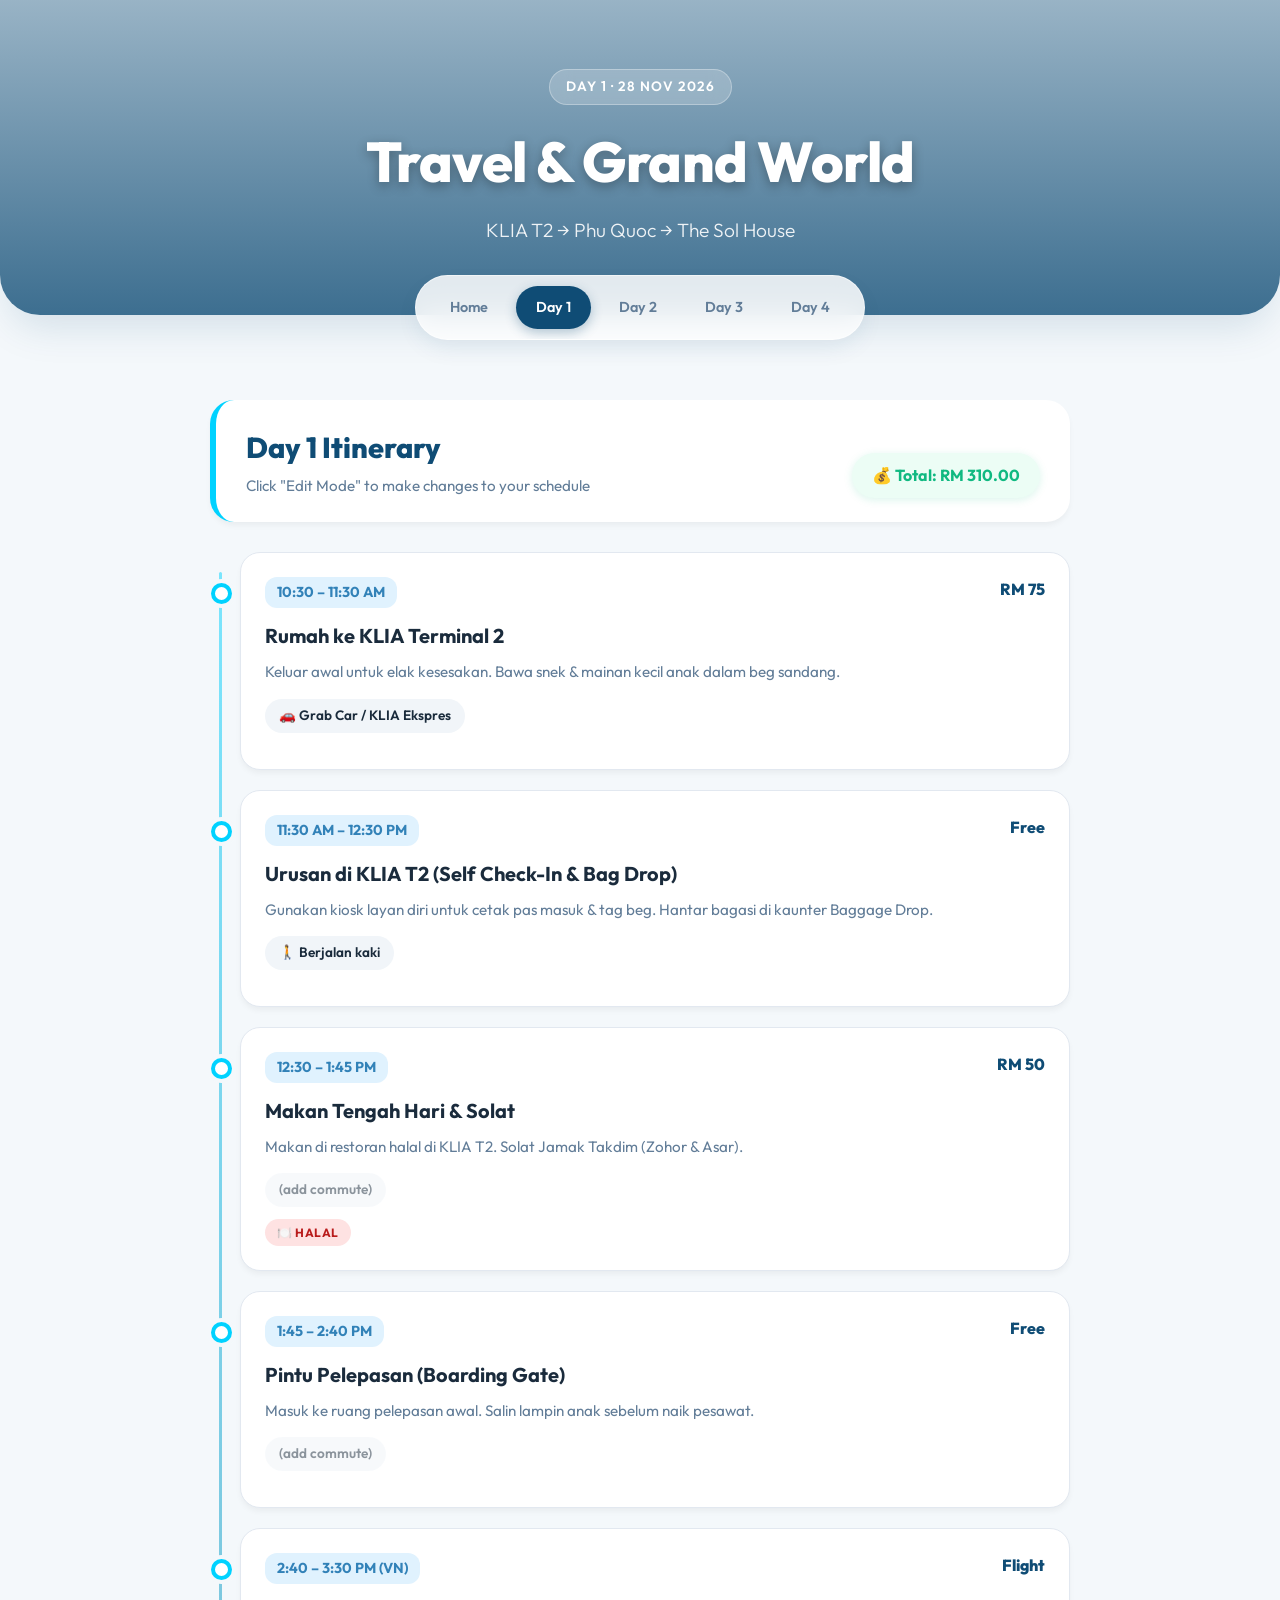
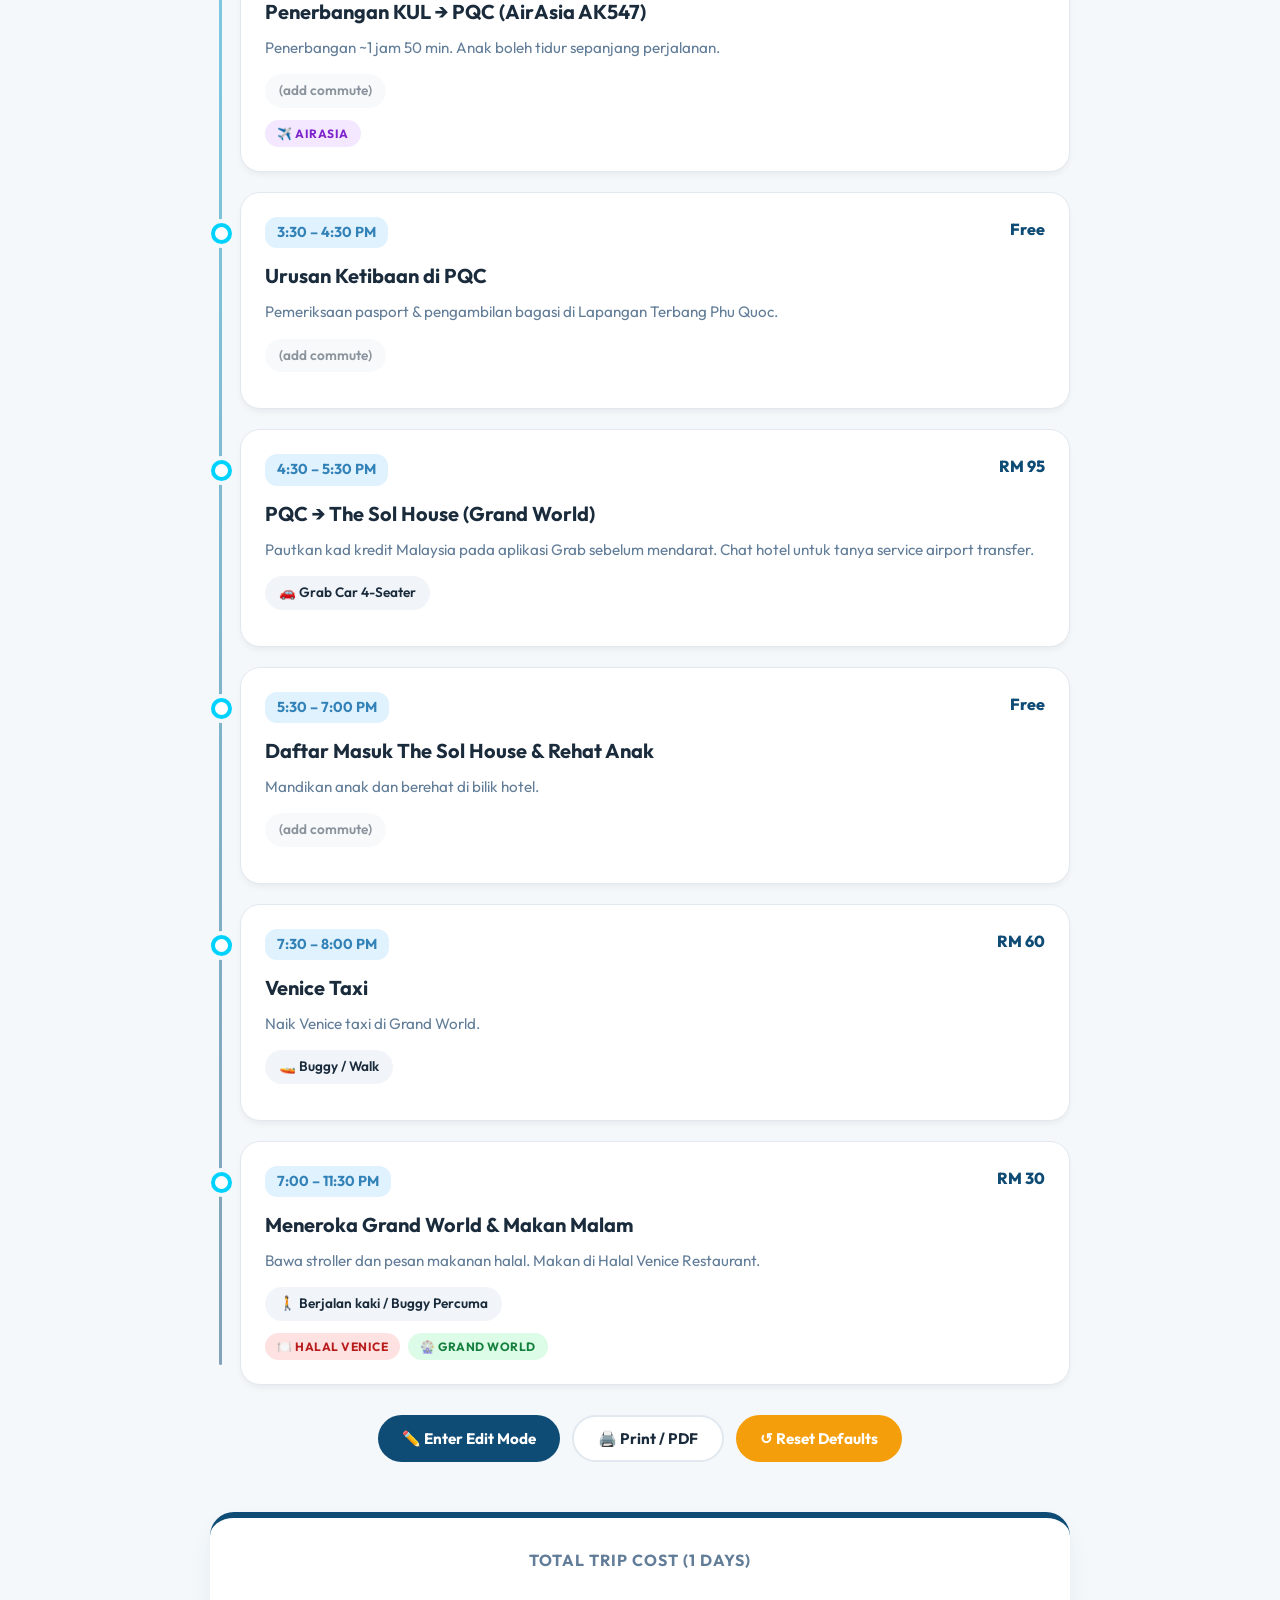
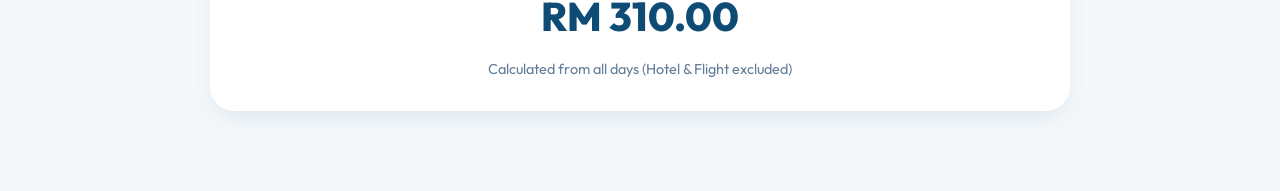
==== commit cf56bda0: "Update day1.html" ====
--- a/day1.html
+++ b/day1.html
@@ -48,7 +48,7 @@
   </div>
 
   <div class="global-summary" id="globalSummary">
-    <h3>Total Trip Cost (4 Days)</h3>
+    <h3>Total Trip Cost (1 Days)</h3>
     <div class="total-amount" id="grandTotal">RM 0.00</div>
     <p>Calculated from all days (Hotel & Flight excluded)</p>
   </div>
